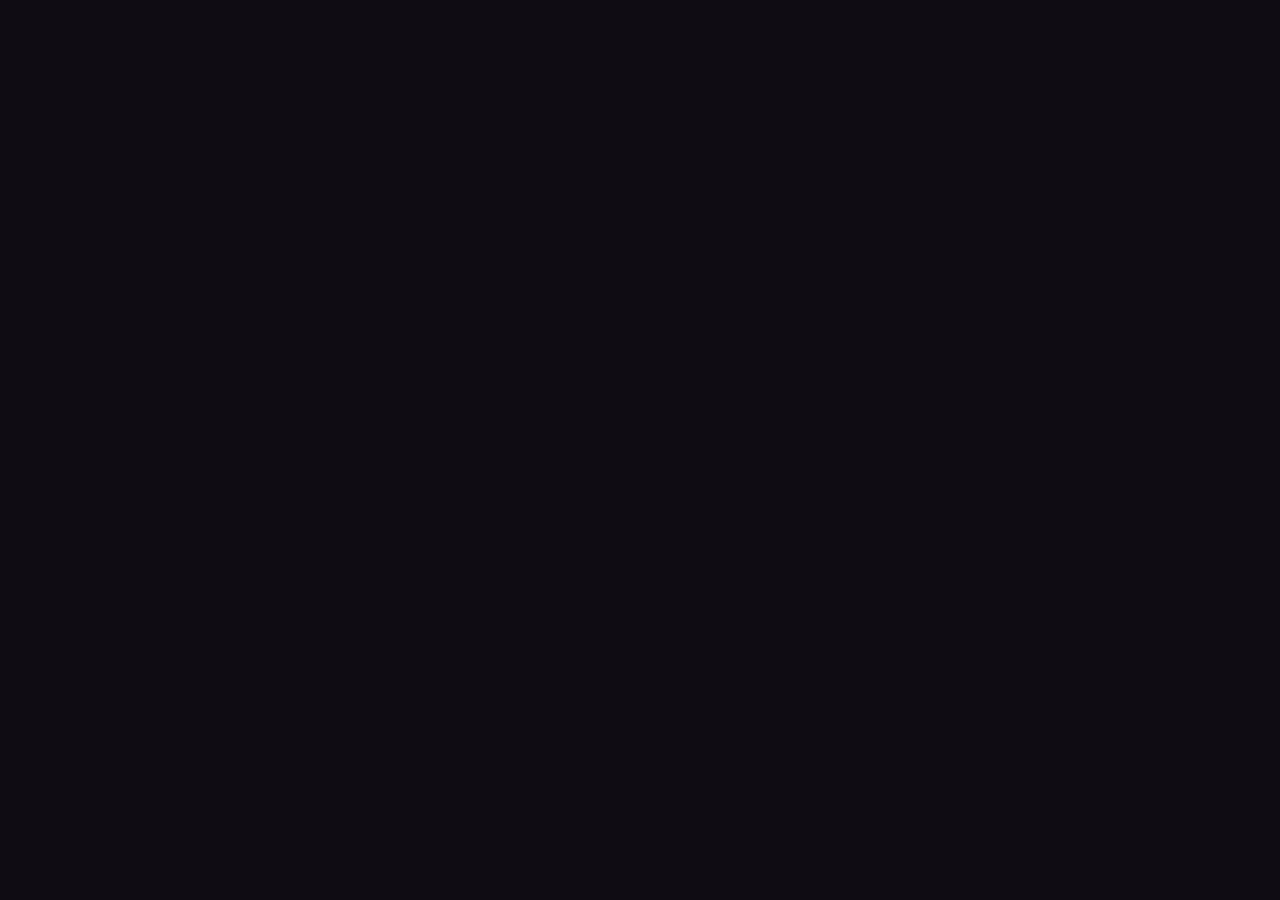
==== Challenge 01 - Music Player/index.html @ be693352 "Challenge 01 - created" ====
<!DOCTYPE html>
<html lang="pt-br">
<head>
    <meta charset="UTF-8">
    <meta name="viewport" content="width=device-width, initial-scale=1.0">
    <link rel="stylesheet" href="./assets/css/style.css">
    <title> Music Player - Henrique de Moura</title>
</head>
<body>

</body>
</html>
---- Challenge 01 - Music Player/assets/css/style.css ----
body{
    background: #0f0d13;
}
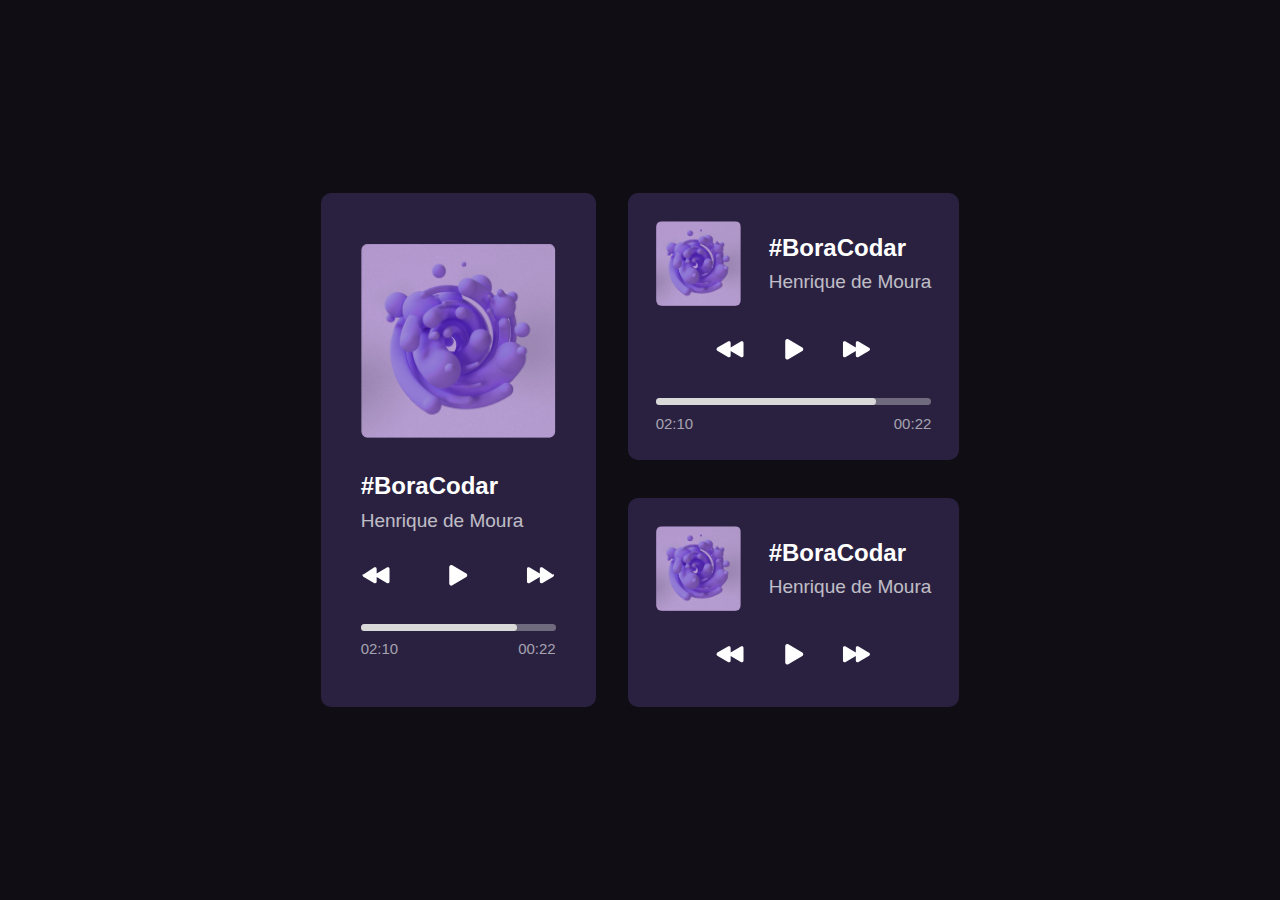
==== commit 6f62569e: "Challenge 01 - Finished" ====
--- a/Challenge 01 - Music Player/index.html
+++ b/Challenge 01 - Music Player/index.html
@@ -1,12 +1,150 @@
 <!DOCTYPE html>
 <html lang="pt-br">
+
 <head>
     <meta charset="UTF-8">
     <meta name="viewport" content="width=device-width, initial-scale=1.0">
     <link rel="stylesheet" href="./assets/css/style.css">
     <title> Music Player - Henrique de Moura</title>
+    <script src="./assets/js/script.js" type="module" defer></script>
 </head>
+
 <body>
+    <div id="musicapp">
+        <div id="card-app1" class="app">
+            <div class="wrapper">
+                <img
+                    src="./assets/img/player.png" />
+                <div class="details">
+                    <h1>#BoraCodar</h1>
+                    <p>Henrique de Moura</p>
+                </div>
 
+                <div class="commands">
+                    <div class="prev">
+                        <svg width="30" height="30" viewBox="0 0 30 30" fill="none" xmlns="http://www.w3.org/2000/svg">
+                            <path
+                                d="M2 14.7397L12.9664 7.38149C13.2293 7.22152 13.5303 7.13509 13.8381 7.13123C14.1458 7.12737 14.4489 7.20622 14.7157 7.35955C15.0053 7.52815 15.245 7.77036 15.4107 8.0616C15.5763 8.35284 15.6619 8.68272 15.6588 9.01775V13.4657L25.8274 7.3798C26.0903 7.21983 26.3914 7.13341 26.6991 7.12955C27.0068 7.12568 27.3099 7.20454 27.5768 7.35786C27.8663 7.52646 28.1061 7.76867 28.2717 8.05991C28.4373 8.35115 28.5229 8.68103 28.5198 9.01606V21.4512C28.5231 21.7863 28.4376 22.1163 28.2719 22.4077C28.1063 22.699 27.8664 22.9413 27.5768 23.1099C27.3099 23.2632 27.0068 23.3421 26.6991 23.3382C26.3914 23.3344 26.0903 23.2479 25.8274 23.088L15.6588 16.9993V21.4489C15.6625 21.7844 15.5771 22.1149 15.4114 22.4067C15.2458 22.6985 15.0057 22.9411 14.7157 23.1099C14.4489 23.2632 14.1458 23.3421 13.8381 23.3382C13.5303 23.3344 13.2293 23.2479 12.9664 23.088L2.33917 16.7298C2.08653 16.5715 1.87825 16.3516 1.73386 16.0908C1.58948 15.83 1.51373 15.5368 1.51373 15.2387C1.51373 14.9406 1.58948 14.6473 1.73386 14.3865C1.87825 14.1257 2.08653 13.9058 2.33917 13.7476V13.7397Z"
+                                fill="white" />
+                        </svg>
+                    </div>
+                    <div class="play">
+                        <svg width="30" height="30" viewBox="0 0 30 30" fill="none" xmlns="http://www.w3.org/2000/svg">
+                            <path
+                                d="M8 26.586C7.9759 25.5853 7.63655 25.4948 7.33669 25.3232C6.66148 24.9406 6.24173 24.1978 6.24173 23.3915V7.07398C6.24173 6.26542 6.66148 5.52494 7.33669 5.14232C7.64369 4.96589 7.99244 4.87516 8.3465 4.87961C8.70056 4.88407 9.04692 4.98354 9.34938 5.16764L23.2952 13.5155C23.5859 13.6977 23.8255 13.9508 23.9916 14.251C24.1577 14.5511 24.2448 14.8886 24.2448 15.2316C24.2448 15.5747 24.1577 15.9121 23.9916 16.2123C23.8255 16.5125 23.5859 16.7655 23.2952 16.9478L9.34713 25.2979C9.0376 25.485 8.68307 25.5846 8.32137 25.586V25.586Z"
+                                fill="white" />
+                        </svg>
+                    </div>
+                    <div class="next">
+                        <svg width="30" height="30" viewBox="0 0 30 30" fill="none" xmlns="http://www.w3.org/2000/svg">
+                            <path
+                                    d="M27 14.7397L16.5154 7.38149C16.2525 7.22152 15.9514 7.13509 15.6437 7.13123C15.336 7.12737 15.0329 7.20622 14.766 7.35955C14.4765 7.52815 14.2368 7.77036 14.0711 8.0616C13.9055 8.35284 13.8199 8.68272 13.823 9.01775V13.4657L3.65435 7.3798C3.39144 7.21983 3.0904 7.13341 2.78268 7.12955C2.47495 7.12568 2.17183 7.20454 1.905 7.35786C1.61547 7.52646 1.37571 7.76867 1.21008 8.05991C1.04445 8.35115 0.958845 8.68103 0.961955 9.01606V21.4512C0.958745 21.7863 1.0443 22.1163 1.20994 22.4076C1.37558 22.699 1.61538 22.9413 1.905 23.1099C2.17183 23.2632 2.47495 23.3421 2.78268 23.3382C3.0904 23.3344 3.39144 23.2479 3.65435 23.088L13.823 16.9993V21.4489C13.8194 21.7844 13.9048 22.1149 14.0704 22.4066C14.2361 22.6984 14.4761 22.9411 14.766 23.1099C15.0329 23.2632 15.336 23.3421 15.6437 23.3382C15.9514 23.3344 16.2525 23.2479 16.5154 23.088L27.1426 16.7298C27.3953 16.5715 27.6035 16.3516 27.7479 16.0908C27.8923 15.83 27.968 15.5368 27.968 15.2387C27.968 14.9406 27.8923 14.6473 27.7479 14.3865C27.6035 14.1257 27.3953 13.9058 27.1426 13.7476V13.7397Z"
+                                    fill="white"/>
+                            <defs>
+                                <clipPath>
+                                    <rect width="30" height="30" fill="white" />
+                                </clipPath>
+                            </defs>
+                        </svg>
+                    </div>
+                </div>
+
+                <div class="music-duration">
+                    <div class="music"></div>
+                    <div class="duration">
+                        <div class="total-duration">02:10</div>
+                        <div class="last-duration">00:22</div>
+                    </div>
+                </div>
+            </div>
+        </div>
+
+        <div id="card-app2" class="app horizontal">
+            <div class="wrapper">
+                <div class="details-wrapper">
+                    <img
+                        src="./assets/img/player.png" />
+                    <div class="details">
+                        <h1>#BoraCodar</h1>
+                        <p>Henrique de Moura</p>
+                    </div>
+                </div>
+
+                <div class="commands">
+                    <div div class="prev">
+                        <svg width="30" height="30" viewBox="0 0 30 30" fill="none" xmlns="http://www.w3.org/2000/svg">
+                            <path
+                                d="M2 13.7397L12.9664 7.38149C13.2293 7.22152 13.5303 7.13509 13.8381 7.13123C14.1458 7.12737 14.4489 7.20622 14.7157 7.35955C15.0053 7.52815 15.245 7.77036 15.4107 8.0616C15.5763 8.35284 15.6619 8.68272 15.6588 9.01775V13.4657L25.8274 7.3798C26.0903 7.21983 26.3914 7.13341 26.6991 7.12955C27.0068 7.12568 27.3099 7.20454 27.5768 7.35786C27.8663 7.52646 28.1061 7.76867 28.2717 8.05991C28.4373 8.35115 28.5229 8.68103 28.5198 9.01606V21.4512C28.5231 21.7863 28.4376 22.1163 28.2719 22.4077C28.1063 22.699 27.8664 22.9413 27.5768 23.1099C27.3099 23.2632 27.0068 23.3421 26.6991 23.3382C26.3914 23.3344 26.0903 23.2479 25.8274 23.088L15.6588 16.9993V21.4489C15.6625 21.7844 15.5771 22.1149 15.4114 22.4067C15.2458 22.6985 15.0057 22.9411 14.7157 23.1099C14.4489 23.2632 14.1458 23.3421 13.8381 23.3382C13.5303 23.3344 13.2293 23.2479 12.9664 23.088L2.33917 16.7298C2.08653 16.5715 1.87825 16.3516 1.73386 16.0908C1.58948 15.83 1.51373 15.5368 1.51373 15.2387C1.51373 14.9406 1.58948 14.6473 1.73386 14.3865C1.87825 14.1257 2.08653 13.9058 2.33917 13.7476V13.7397Z"
+                                fill="white" />
+                        </svg>
+                    </div>
+                    <div class="play">
+                        <svg width="30" height="30" viewBox="0 0 30 30" fill="none" xmlns="http://www.w3.org/2000/svg">
+                            <path
+                                d="M8 25.586C7.9759 25.5853 7.63655 25.4948 7.33669 25.3232C6.66148 24.9406 6.24173 24.1978 6.24173 23.3915V7.07398C6.24173 6.26542 6.66148 5.52494 7.33669 5.14232C7.64369 4.96589 7.99244 4.87516 8.3465 4.87961C8.70056 4.88407 9.04692 4.98354 9.34938 5.16764L23.2952 13.5155C23.5859 13.6977 23.8255 13.9508 23.9916 14.251C24.1577 14.5511 24.2448 14.8886 24.2448 15.2316C24.2448 15.5747 24.1577 15.9121 23.9916 16.2123C23.8255 16.5125 23.5859 16.7655 23.2952 16.9478L9.34713 25.2979C9.0376 25.485 8.68307 25.5846 8.32137 25.586V25.586Z"
+                                fill="white" />
+                        </svg>
+                    </div>
+                    <div class="next">
+                        <svg width="30" height="30" viewBox="0 0 30 30" fill="none" xmlns="http://www.w3.org/2000/svg">
+                                <path
+                                    d="M27 13.7397L16.5154 7.38149C16.2525 7.22152 15.9514 7.13509 15.6437 7.13123C15.336 7.12737 15.0329 7.20622 14.766 7.35955C14.4765 7.52815 14.2368 7.77036 14.0711 8.0616C13.9055 8.35284 13.8199 8.68272 13.823 9.01775V13.4657L3.65435 7.3798C3.39144 7.21983 3.0904 7.13341 2.78268 7.12955C2.47495 7.12568 2.17183 7.20454 1.905 7.35786C1.61547 7.52646 1.37571 7.76867 1.21008 8.05991C1.04445 8.35115 0.958845 8.68103 0.961955 9.01606V21.4512C0.958745 21.7863 1.0443 22.1163 1.20994 22.4076C1.37558 22.699 1.61538 22.9413 1.905 23.1099C2.17183 23.2632 2.47495 23.3421 2.78268 23.3382C3.0904 23.3344 3.39144 23.2479 3.65435 23.088L13.823 16.9993V21.4489C13.8194 21.7844 13.9048 22.1149 14.0704 22.4066C14.2361 22.6984 14.4761 22.9411 14.766 23.1099C15.0329 23.2632 15.336 23.3421 15.6437 23.3382C15.9514 23.3344 16.2525 23.2479 16.5154 23.088L27.1426 16.7298C27.3953 16.5715 27.6035 16.3516 27.7479 16.0908C27.8923 15.83 27.968 15.5368 27.968 15.2387C27.968 14.9406 27.8923 14.6473 27.7479 14.3865C27.6035 14.1257 27.3953 13.9058 27.1426 13.7476V13.7397Z"
+                                    fill="white" />
+                                 <defs>
+                                    <rect width="30" height="30" fill="white"/>
+                                </clipPath>
+                            </defs>
+                        </svg>
+                    </div>
+                </div>
+
+                <div class="music-duration">
+                    <div class="music"></div>
+                    <div class="duration">
+                        <div class="total-duration">02:10</div>
+                        <div class="last-duration">00:22</div>
+                    </div>
+                </div>
+            </div>
+        </div>
+        <div id="card-app3" class="app horizontal">
+            <div class="wrapper">
+                <div class="details-wrapper">
+                    <img src="./assets/img/player.png"/>
+                    <div class="details">
+                        <h1>#BoraCodar</h1>
+                        <p>Henrique de Moura</p>
+                    </div>
+                </div>
+
+                <div class="commands">
+                    <div class="prev">
+                        <svg width="30" height="30" viewBox="0 0 30 30" fill="none" xmlns="http://www.w3.org/2000/svg">
+                            <path
+                                d="M2 13.7397L12.9664 7.38149C13.2293 7.22152 13.5303 7.13509 13.8381 7.13123C14.1458 7.12737 14.4489 7.20622 14.7157 7.35955C15.0053 7.52815 15.245 7.77036 15.4107 8.0616C15.5763 8.35284 15.6619 8.68272 15.6588 9.01775V13.4657L25.8274 7.3798C26.0903 7.21983 26.3914 7.13341 26.6991 7.12955C27.0068 7.12568 27.3099 7.20454 27.5768 7.35786C27.8663 7.52646 28.1061 7.76867 28.2717 8.05991C28.4373 8.35115 28.5229 8.68103 28.5198 9.01606V21.4512C28.5231 21.7863 28.4376 22.1163 28.2719 22.4077C28.1063 22.699 27.8664 22.9413 27.5768 23.1099C27.3099 23.2632 27.0068 23.3421 26.6991 23.3382C26.3914 23.3344 26.0903 23.2479 25.8274 23.088L15.6588 16.9993V21.4489C15.6625 21.7844 15.5771 22.1149 15.4114 22.4067C15.2458 22.6985 15.0057 22.9411 14.7157 23.1099C14.4489 23.2632 14.1458 23.3421 13.8381 23.3382C13.5303 23.3344 13.2293 23.2479 12.9664 23.088L2.33917 16.7298C2.08653 16.5715 1.87825 16.3516 1.73386 16.0908C1.58948 15.83 1.51373 15.5368 1.51373 15.2387C1.51373 14.9406 1.58948 14.6473 1.73386 14.3865C1.87825 14.1257 2.08653 13.9058 2.33917 13.7476V13.7397Z"
+                                fill="white" />
+                        </svg>
+                    </div>
+                    <div class="play">
+                        <svg width="30" height="30" viewBox="0 0 30 30" fill="none" xmlns="http://www.w3.org/2000/svg">
+                            <path
+                                d="M8 25.586C7.9759 25.5853 7.63655 25.4948 7.33669 25.3232C6.66148 24.9406 6.24173 24.1978 6.24173 23.3915V7.07398C6.24173 6.26542 6.66148 5.52494 7.33669 5.14232C7.64369 4.96589 7.99244 4.87516 8.3465 4.87961C8.70056 4.88407 9.04692 4.98354 9.34938 5.16764L23.2952 13.5155C23.5859 13.6977 23.8255 13.9508 23.9916 14.251C24.1577 14.5511 24.2448 14.8886 24.2448 15.2316C24.2448 15.5747 24.1577 15.9121 23.9916 16.2123C23.8255 16.5125 23.5859 16.7655 23.2952 16.9478L9.34713 25.2979C9.0376 25.485 8.68307 25.5846 8.32137 25.586V25.586Z"
+                                fill="white" />
+                        </svg>
+                    </div>
+                    <div class="next">
+                        <svg width="30" height="30" viewBox="0 0 30 30" fill="none" xmlns="http://www.w3.org/2000/svg">
+                                <path
+                                    d="M27 13.7397L16.5154 7.38149C16.2525 7.22152 15.9514 7.13509 15.6437 7.13123C15.336 7.12737 15.0329 7.20622 14.766 7.35955C14.4765 7.52815 14.2368 7.77036 14.0711 8.0616C13.9055 8.35284 13.8199 8.68272 13.823 9.01775V13.4657L3.65435 7.3798C3.39144 7.21983 3.0904 7.13341 2.78268 7.12955C2.47495 7.12568 2.17183 7.20454 1.905 7.35786C1.61547 7.52646 1.37571 7.76867 1.21008 8.05991C1.04445 8.35115 0.958845 8.68103 0.961955 9.01606V21.4512C0.958745 21.7863 1.0443 22.1163 1.20994 22.4076C1.37558 22.699 1.61538 22.9413 1.905 23.1099C2.17183 23.2632 2.47495 23.3421 2.78268 23.3382C3.0904 23.3344 3.39144 23.2479 3.65435 23.088L13.823 16.9993V21.4489C13.8194 21.7844 13.9048 22.1149 14.0704 22.4066C14.2361 22.6984 14.4761 22.9411 14.766 23.1099C15.0329 23.2632 15.336 23.3421 15.6437 23.3382C15.9514 23.3344 16.2525 23.2479 16.5154 23.088L27.1426 16.7298C27.3953 16.5715 27.6035 16.3516 27.7479 16.0908C27.8923 15.83 27.968 15.5368 27.968 15.2387C27.968 14.9406 27.8923 14.6473 27.7479 14.3865C27.6035 14.1257 27.3953 13.9058 27.1426 13.7476V13.7397Z"
+                                    fill="white" />
+                            <defs>
+                                    <rect width="30" height="30" fill="white"/>
+                            </defs>
+                        </svg>
+                    </div>
+                </div>
+            </div>
+        </div>
+    </div>
 </body>
 </html>--- a/Challenge 01 - Music Player/assets/css/style.css
+++ b/Challenge 01 - Music Player/assets/css/style.css
@@ -1,3 +1,151 @@
-body{
-    background: #0f0d13;
-}+* {
+    margin: 0;
+    padding: 0;
+    box-sizing: border-box;
+    animation: scale-up-hor-center 0.4s cubic-bezier(0.390, 0.575, 0.565, 1.000) both;
+    
+  }
+
+  body {
+    background-color: #100e14;
+    font-size: 1.0rem;
+    font-family: 'Roboto', sans-serif; /* fonte geral */
+    
+  }
+  
+  #musicapp {
+    height: 100vh;
+    display: grid;
+    grid-template-columns: max-content max-content;
+    grid-template-areas: 
+    'A B' 
+    'A C';
+    gap: 32px;
+    place-content: center;
+  }
+  
+  /* cards*/
+
+  #card-app1 {
+    padding: 50px 40px;
+    grid-area: A;
+  }
+  
+  #card-app1 .wrapper {
+    width: 195px;
+  }
+  
+  #card-app1 img {
+    width: 195px;
+    height: 195px;
+    border-radius: 6px;
+    object-fit: cover;
+    
+  }
+  
+  #card-app1 .details {
+    margin-top: 30px;
+  }
+  
+
+  #card-app2 {
+    height: fit-content;
+    grid-area: B;    
+  }
+
+  #card-app3 {
+    grid-area: C;
+  }
+
+  .music {
+    margin-top: 30px;
+    position: relative;
+  }
+  
+  .music::before {
+    content: '';
+    display: block;
+    width: 100%;
+    height: 7px;
+    background: #D9D9D9;
+    opacity: 0.4;
+    border-radius: 11px;
+    position: absolute;
+  }
+  
+  .music::after {
+    content: '';
+    display: block;
+    width: 80%;
+    height: 7px;
+    background: #D9D9D9;
+    border-radius: 11px;
+  }
+  
+  .duration {
+    font-size: 15px;
+    color: #C4C4CC;
+    opacity: 0.8;
+  
+    display: flex;
+    justify-content: space-between;
+  
+    margin-top: 9.6px;
+  }
+  
+  
+  .details-wrapper {
+    display: flex;
+    align-items: center;
+    gap: 28px;
+  }
+  
+  .details {
+    color: white;
+  }
+  
+  .details h1 {
+    font-size: 24px;
+    margin-bottom: 9.6px;
+  }
+  
+  .details p {
+    opacity: 0.70;
+    font-size: 19px;
+  }
+  
+
+  .app {
+    background: #2A2141;
+    padding: 28px;
+    border-radius: 10px;
+  }
+  
+  .app img {
+    width: 85px;
+    height: 85px;
+    object-fit: cover;
+  
+    border-radius: 6px;
+  }
+  
+ 
+  .commands {
+    display: flex;
+    justify-content: space-between;
+    margin-top: 28px;
+  }
+  
+  .horizontal .commands {
+    padding-inline: 59px;
+  }
+  
+  @keyframes scale-up-hor-center {
+    0% {
+      transform: scaleX(0.4);
+    }
+    100% {
+      transform: scaleX(1);
+    }
+  
+  }
